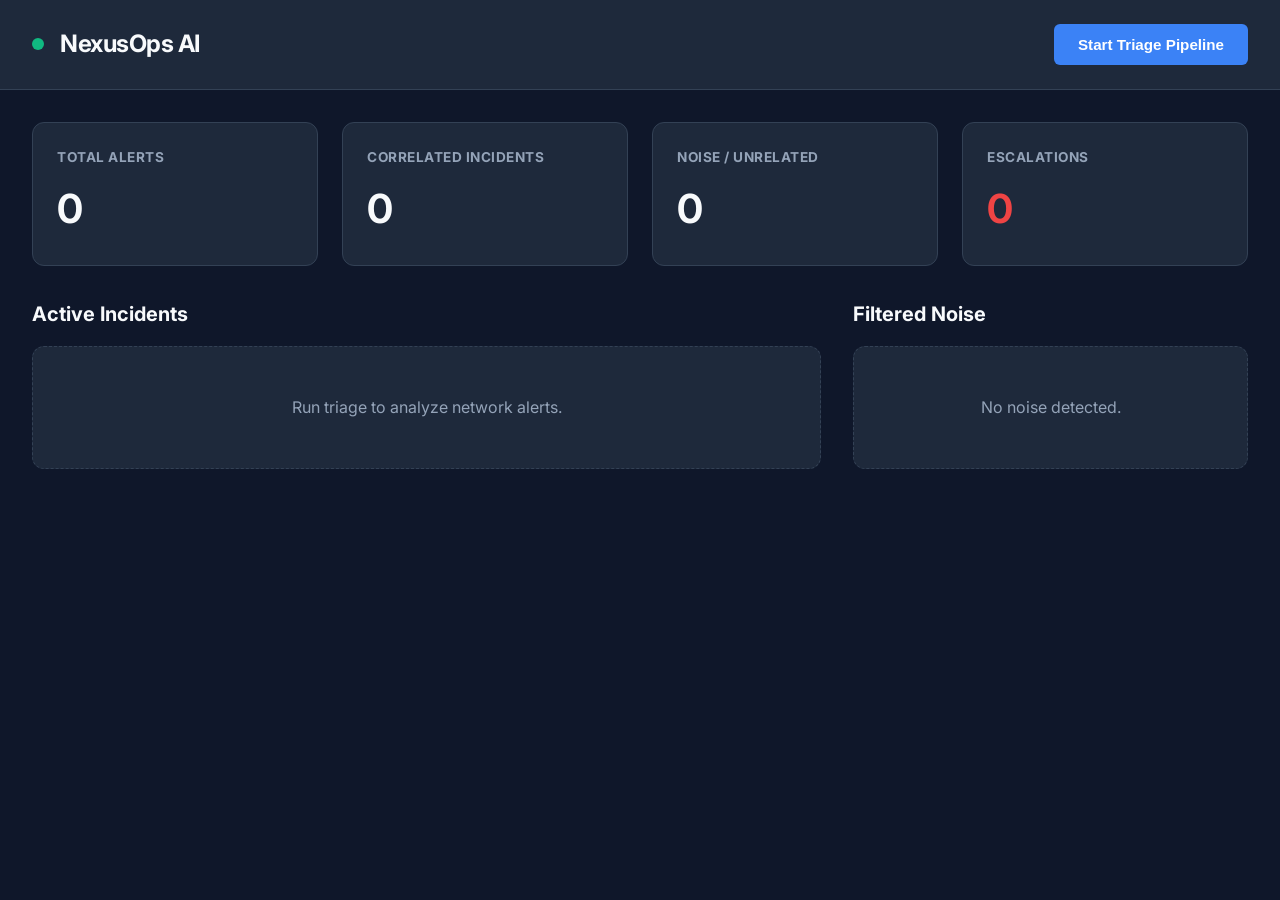
==== frontend/index.html @ be3a9290 "Initialize NexusOps AI architecture" ====
<!DOCTYPE html>
<html lang="en">
<head>
    <meta charset="UTF-8">
    <meta name="viewport" content="width=device-width, initial-scale=1.0">
    <title>NexusOps AI - Triage Assistant</title>
    <link href="https://fonts.googleapis.com/css2?family=Inter:wght@400;500;600;700&display=swap" rel="stylesheet">
    <link rel="stylesheet" href="styles.css">
</head>
<body>
    <header>
        <div class="logo">
            <span class="pulse"></span>
            <h1>NexusOps AI</h1>
        </div>
        <div class="actions">
            <button id="btn-analyze" class="btn primary">Start Triage Pipeline</button>
        </div>
    </header>

    <main>
        <!-- Status Dashboard -->
        <section class="dashboard">
            <div class="stat-card">
                <h3>Total Alerts</h3>
                <div class="value" id="stat-alerts">0</div>
            </div>
            <div class="stat-card">
                <h3>Correlated Incidents</h3>
                <div class="value" id="stat-incidents">0</div>
            </div>
            <div class="stat-card">
                <h3>Noise / Unrelated</h3>
                <div class="value" id="stat-noise">0</div>
            </div>
            <div class="stat-card critical">
                <h3>Escalations</h3>
                <div class="value" id="stat-escalations">0</div>
            </div>
        </section>

        <div class="split-view">
            <!-- Incidents Feed -->
            <section class="incidents-panel">
                <h2>Active Incidents</h2>
                <div id="incidents-container" class="feed-container">
                    <div class="empty-state">Run triage to analyze network alerts.</div>
                </div>
            </section>

            <!-- Noise Feed -->
            <section class="noise-panel">
                <h2>Filtered Noise</h2>
                <div id="noise-container" class="feed-container">
                    <div class="empty-state">No noise detected.</div>
                </div>
            </section>
        </div>
    </main>

    <!-- Modal for Incident Details -->
    <div id="incident-modal" class="modal hidden">
        <div class="modal-content">
            <div class="modal-header">
                <h2 id="modal-title">Incident Details</h2>
                <button class="close-btn">&times;</button>
            </div>
            <div class="modal-body">
                <div class="badge-row">
                    <span id="modal-priority" class="badge">P?</span>
                    <span id="modal-status" class="badge outline">OPEN</span>
                </div>
                
                <h3>Affected Devices</h3>
                <p id="modal-devices"></p>

                <h3>Correlated Alerts (<span id="modal-alert-count">0</span>)</h3>
                <ul id="modal-alerts-list" class="alert-list"></ul>

                <div class="ai-recommendation card">
                    <div class="card-header">
                        <h3>AI Recommendation</h3>
                        <span id="modal-confidence" class="confidence-badge">--%</span>
                    </div>
                    <p id="modal-action" class="action-text"></p>
                    
                    <div id="escalation-alert" class="escalation-alert hidden">
                        <strong>Escalation Required:</strong> <span id="escalation-reason"></span>
                    </div>

                    <h4>Evidence Citations</h4>
                    <ul id="modal-evidence" class="evidence-list"></ul>
                    
                    <p class="runbook-ref">Sourced from Runbook: <strong id="modal-runbook">None</strong></p>
                </div>
            </div>
        </div>
    </div>

    <script src="app.js"></script>
</body>
</html>
---- frontend/styles.css ----
:root {
    --bg-color: #0f172a;
    --panel-bg: #1e293b;
    --card-bg: #334155;
    --text-primary: #f8fafc;
    --text-secondary: #94a3b8;
    --accent: #3b82f6;
    --accent-hover: #2563eb;
    
    --priority-1: #ef4444; /* Critical */
    --priority-2: #f97316; /* High */
    --priority-3: #eab308; /* Medium */
    --priority-4: #3b82f6; /* Low */
    --info: #10b981;
}

* {
    box-sizing: border-box;
    margin: 0;
    padding: 0;
}

body {
    font-family: 'Inter', sans-serif;
    background-color: var(--bg-color);
    color: var(--text-primary);
    line-height: 1.6;
}

header {
    display: flex;
    justify-content: space-between;
    align-items: center;
    padding: 1.5rem 2rem;
    background-color: var(--panel-bg);
    border-bottom: 1px solid var(--card-bg);
}

.logo {
    display: flex;
    align-items: center;
    gap: 1rem;
}

.logo h1 {
    font-size: 1.5rem;
    font-weight: 700;
    letter-spacing: -0.5px;
}

.pulse {
    width: 12px;
    height: 12px;
    background-color: var(--info);
    border-radius: 50%;
    box-shadow: 0 0 0 rgba(16, 185, 129, 0.4);
    animation: pulse 2s infinite;
}

@keyframes pulse {
    0% { box-shadow: 0 0 0 0 rgba(16, 185, 129, 0.7); }
    70% { box-shadow: 0 0 0 10px rgba(16, 185, 129, 0); }
    100% { box-shadow: 0 0 0 0 rgba(16, 185, 129, 0); }
}

.btn {
    padding: 0.75rem 1.5rem;
    border: none;
    border-radius: 6px;
    font-size: 0.95rem;
    font-weight: 600;
    cursor: pointer;
    transition: all 0.2s ease;
}

.btn.primary {
    background-color: var(--accent);
    color: white;
}

.btn.primary:hover {
    background-color: var(--accent-hover);
    transform: translateY(-1px);
}

main {
    padding: 2rem;
    max-width: 1400px;
    margin: 0 auto;
}

.dashboard {
    display: grid;
    grid-template-columns: repeat(auto-fit, minmax(200px, 1fr));
    gap: 1.5rem;
    margin-bottom: 2rem;
}

.stat-card {
    background-color: var(--panel-bg);
    padding: 1.5rem;
    border-radius: 12px;
    border: 1px solid var(--card-bg);
    display: flex;
    flex-direction: column;
    gap: 0.5rem;
}

.stat-card h3 {
    font-size: 0.85rem;
    color: var(--text-secondary);
    text-transform: uppercase;
    letter-spacing: 0.5px;
}

.stat-card .value {
    font-size: 2.5rem;
    font-weight: 700;
}

.stat-card.critical .value {
    color: var(--priority-1);
}

.split-view {
    display: grid;
    grid-template-columns: 2fr 1fr;
    gap: 2rem;
}

h2 {
    font-size: 1.25rem;
    margin-bottom: 1rem;
    color: var(--text-primary);
}

.feed-container {
    display: flex;
    flex-direction: column;
    gap: 1rem;
}

.empty-state {
    padding: 3rem;
    text-align: center;
    background-color: var(--panel-bg);
    border-radius: 12px;
    color: var(--text-secondary);
    border: 1px dashed var(--card-bg);
}

/* Incident Cards */
.incident-card {
    background-color: var(--panel-bg);
    border-radius: 12px;
    padding: 1.5rem;
    border: 1px solid var(--card-bg);
    border-left: 4px solid var(--accent);
    cursor: pointer;
    transition: transform 0.2s ease, box-shadow 0.2s ease;
}

.incident-card:hover {
    transform: translateY(-2px);
    box-shadow: 0 10px 25px -5px rgba(0, 0, 0, 0.3);
}

.incident-card.P1 { border-left-color: var(--priority-1); }
.incident-card.P2 { border-left-color: var(--priority-2); }
.incident-card.P3 { border-left-color: var(--priority-3); }
.incident-card.P4 { border-left-color: var(--priority-4); }

.card-header-flex {
    display: flex;
    justify-content: space-between;
    align-items: flex-start;
    margin-bottom: 1rem;
}

.badge {
    padding: 0.25rem 0.75rem;
    border-radius: 9999px;
    font-size: 0.75rem;
    font-weight: 700;
    text-transform: uppercase;
}

.badge.outline {
    border: 1px solid var(--text-secondary);
    color: var(--text-secondary);
}

.badge.P1 { background-color: rgba(239, 68, 68, 0.2); color: var(--priority-1); }
.badge.P2 { background-color: rgba(249, 115, 22, 0.2); color: var(--priority-2); }
.badge.P3 { background-color: rgba(234, 179, 8, 0.2); color: var(--priority-3); }
.badge.P4 { background-color: rgba(59, 130, 246, 0.2); color: var(--priority-4); }

.escalated-badge {
    background-color: rgba(239, 68, 68, 0.2);
    color: var(--priority-1);
    padding: 0.25rem 0.5rem;
    border-radius: 4px;
    font-size: 0.75rem;
    font-weight: bold;
    margin-left: 0.5rem;
}

/* Noise Card */
.noise-card {
    background-color: var(--panel-bg);
    border-radius: 8px;
    padding: 1rem;
    border: 1px solid var(--card-bg);
    opacity: 0.8;
}

.noise-card:hover { opacity: 1; }

.timestamp {
    font-size: 0.8rem;
    color: var(--text-secondary);
}

/* Modal */
.modal {
    position: fixed;
    top: 0; left: 0; width: 100%; height: 100%;
    background-color: rgba(0, 0, 0, 0.75);
    display: flex;
    justify-content: center;
    align-items: center;
    z-index: 1000;
    backdrop-filter: blur(4px);
}

.modal.hidden { display: none; }

.modal-content {
    background-color: var(--panel-bg);
    width: 90%;
    max-width: 800px;
    max-height: 90vh;
    border-radius: 12px;
    overflow-y: auto;
    border: 1px solid var(--card-bg);
    box-shadow: 0 25px 50px -12px rgba(0, 0, 0, 0.5);
}

.modal-header {
    display: flex;
    justify-content: space-between;
    align-items: center;
    padding: 1.5rem 2rem;
    border-bottom: 1px solid var(--card-bg);
    position: sticky;
    top: 0;
    background-color: var(--panel-bg);
    z-index: 10;
}

.close-btn {
    background: none; border: none;
    color: var(--text-secondary);
    font-size: 1.5rem;
    cursor: pointer;
}

.close-btn:hover { color: white; }

.modal-body {
    padding: 2rem;
}

.badge-row {
    display: flex;
    gap: 1rem;
    margin-bottom: 1.5rem;
}

.modal-body h3 {
    margin-top: 1.5rem;
    margin-bottom: 0.5rem;
    font-size: 1rem;
    color: var(--text-secondary);
}

.alert-list {
    list-style: none;
    display: flex;
    flex-direction: column;
    gap: 0.5rem;
}

.alert-list li {
    background-color: var(--card-bg);
    padding: 0.75rem 1rem;
    border-radius: 6px;
    font-size: 0.9rem;
    font-family: monospace;
}

.ai-recommendation {
    margin-top: 2rem;
    background: linear-gradient(145deg, #1e293b, #0f172a);
    border: 1px solid var(--accent);
    padding: 1.5rem;
    border-radius: 12px;
}

.card-header {
    display: flex;
    justify-content: space-between;
    align-items: center;
    margin-bottom: 1rem;
}

.card-header h3 {
    margin: 0;
    color: var(--accent);
}

.confidence-badge {
    background-color: rgba(16, 185, 129, 0.2);
    color: var(--info);
    padding: 0.25rem 0.5rem;
    border-radius: 4px;
    font-size: 0.8rem;
    font-weight: bold;
}

.action-text {
    font-size: 1.1rem;
    font-weight: 500;
    margin-bottom: 1rem;
}

.escalation-alert {
    background-color: rgba(239, 68, 68, 0.1);
    border-left: 4px solid var(--priority-1);
    padding: 1rem;
    margin-bottom: 1rem;
    border-radius: 4px;
}

.evidence-list {
    list-style-position: inside;
    color: var(--text-secondary);
    margin-bottom: 1rem;
}

.evidence-list li { margin-bottom: 0.25rem; }

.runbook-ref {
    font-size: 0.85rem;
    color: var(--text-secondary);
    border-top: 1px solid var(--card-bg);
    padding-top: 1rem;
}
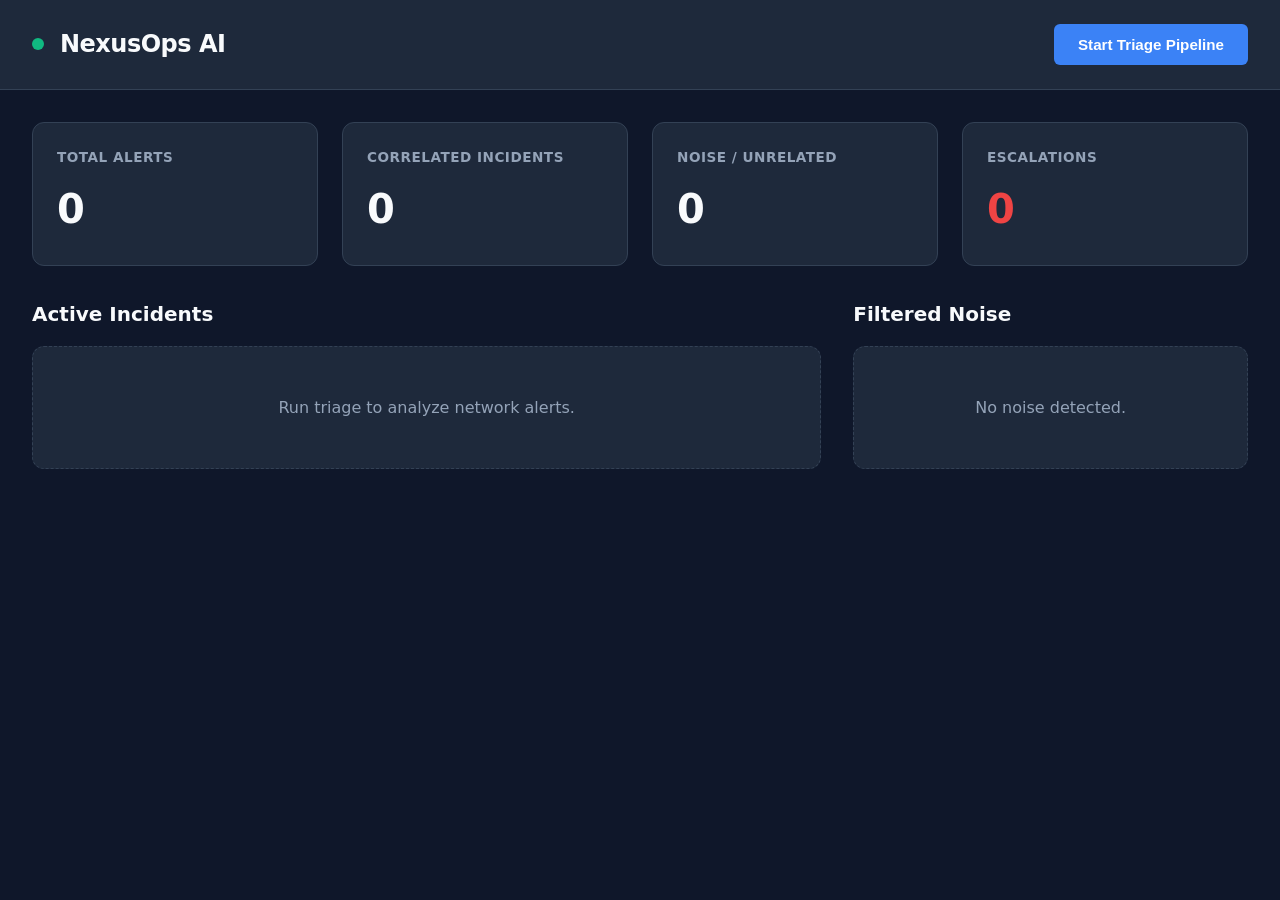
==== commit 68fd4b9f: "Finalize runtime configuration and clean repository" ====
--- a/frontend/index.html
+++ b/frontend/index.html
@@ -4,7 +4,6 @@
     <meta charset="UTF-8">
     <meta name="viewport" content="width=device-width, initial-scale=1.0">
     <title>NexusOps AI - Triage Assistant</title>
-    <link href="https://fonts.googleapis.com/css2?family=Inter:wght@400;500;600;700&display=swap" rel="stylesheet">
     <link rel="stylesheet" href="styles.css">
 </head>
 <body>
--- a/frontend/styles.css
+++ b/frontend/styles.css
@@ -21,7 +21,7 @@
 }
 
 body {
-    font-family: 'Inter', sans-serif;
+    font-family: 'Inter', 'Segoe UI', system-ui, -apple-system, BlinkMacSystemFont, 'Helvetica Neue', Arial, sans-serif;
     background-color: var(--bg-color);
     color: var(--text-primary);
     line-height: 1.6;
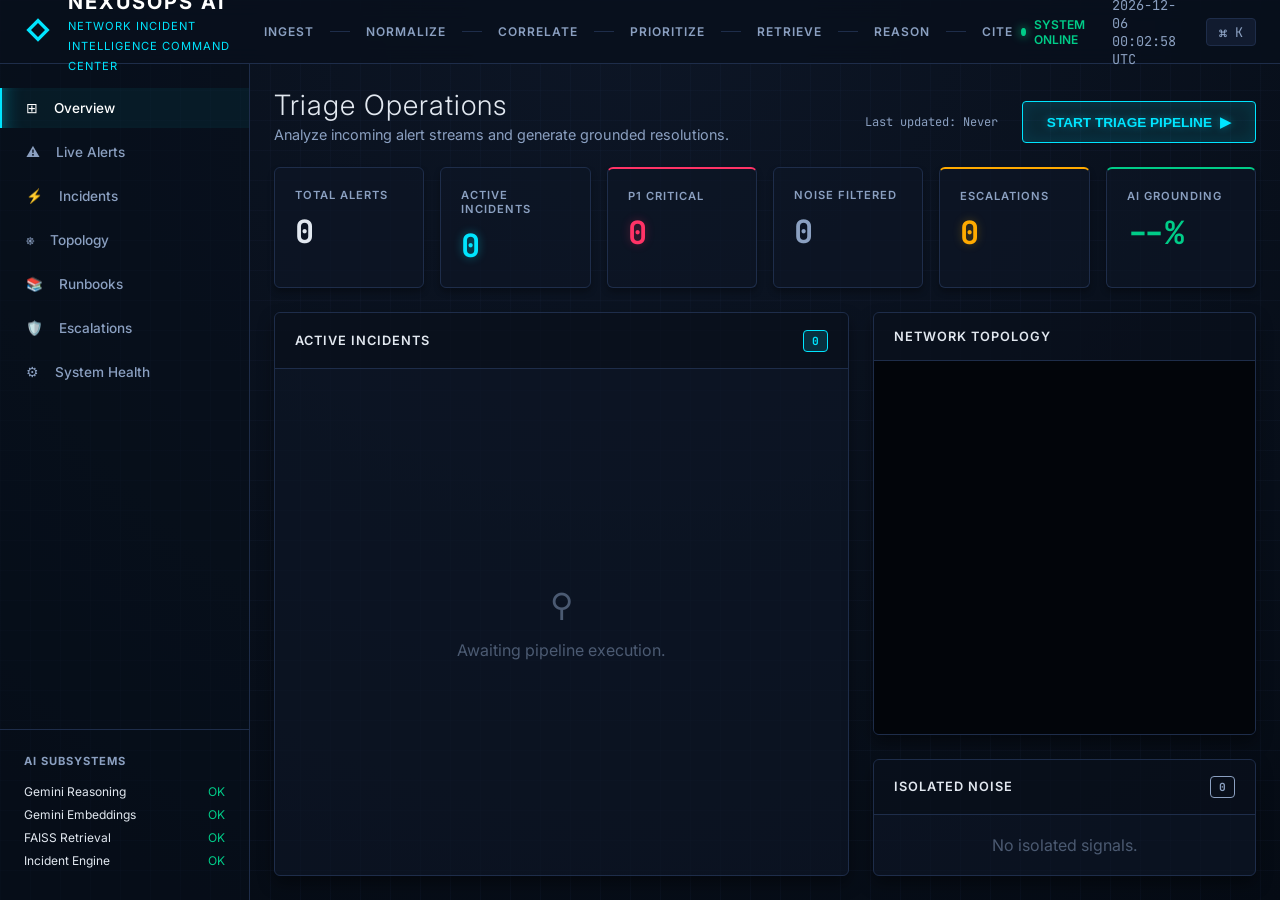
==== commit b0a19aeb: "Finalize NexusOps AI for NexusTiQ24 PS07" ====
--- a/frontend/index.html
+++ b/frontend/index.html
@@ -3,94 +3,269 @@
 <head>
     <meta charset="UTF-8">
     <meta name="viewport" content="width=device-width, initial-scale=1.0">
-    <title>NexusOps AI - Triage Assistant</title>
+    <title>NexusOps AI - Command Center</title>
     <link rel="stylesheet" href="styles.css">
+    <link href="https://fonts.googleapis.com/css2?family=Inter:wght@300;400;500;600;700&family=JetBrains+Mono:wght@400;700&display=swap" rel="stylesheet">
 </head>
 <body>
-    <header>
-        <div class="logo">
-            <span class="pulse"></span>
-            <h1>NexusOps AI</h1>
+    <div class="app-container">
+        <!-- TOP BAR -->
+        <header class="top-bar">
+            <div class="logo">
+                <div class="nexus-icon">
+                    <svg viewBox="0 0 24 24" width="28" height="28">
+                        <path d="M12 2L2 12l10 10 10-10L12 2zm0 4l6 6-6 6-6-6 6-6z" fill="var(--cyan-accent)"/>
+                    </svg>
+                </div>
+                <div class="logo-text">
+                    <h1>NEXUSOPS AI</h1>
+                    <span class="subtitle">Network Incident Intelligence Command Center</span>
+                </div>
+            </div>
+            
+            <div class="top-bar-center">
+                <div class="triage-pipeline" id="triage-pipeline">
+                    <div class="pipeline-step" data-step="ingest">INGEST</div>
+                    <div class="pipeline-divider"></div>
+                    <div class="pipeline-step" data-step="normalize">NORMALIZE</div>
+                    <div class="pipeline-divider"></div>
+                    <div class="pipeline-step" data-step="correlate">CORRELATE</div>
+                    <div class="pipeline-divider"></div>
+                    <div class="pipeline-step" data-step="prioritize">PRIORITIZE</div>
+                    <div class="pipeline-divider"></div>
+                    <div class="pipeline-step" data-step="retrieve">RETRIEVE</div>
+                    <div class="pipeline-divider"></div>
+                    <div class="pipeline-step" data-step="reason">REASON</div>
+                    <div class="pipeline-divider"></div>
+                    <div class="pipeline-step" data-step="cite">CITE</div>
+                </div>
+            </div>
+
+            <div class="top-bar-actions">
+                <div class="status-indicator">
+                    <span class="pulse status-ok"></span>
+                    <span class="status-text">SYSTEM ONLINE</span>
+                </div>
+                <div class="time-display" id="clock">00:00:00 UTC</div>
+                <button class="cmd-palette-btn" onclick="openCommandPalette()">
+                    <span class="cmd-icon">⌘</span> K
+                </button>
+            </div>
+        </header>
+
+        <div class="main-layout">
+            <!-- LEFT SIDEBAR -->
+            <aside class="sidebar">
+                <nav class="nav-menu">
+                    <a href="#" class="nav-item active"><span class="icon">⊞</span> Overview</a>
+                    <a href="#" class="nav-item"><span class="icon">⚠</span> Live Alerts</a>
+                    <a href="#" class="nav-item"><span class="icon">⚡</span> Incidents</a>
+                    <a href="#" class="nav-item"><span class="icon">⎈</span> Topology</a>
+                    <a href="#" class="nav-item"><span class="icon">📚</span> Runbooks</a>
+                    <a href="#" class="nav-item"><span class="icon">🛡️</span> Escalations</a>
+                    <a href="#" class="nav-item"><span class="icon">⚙</span> System Health</a>
+                </nav>
+                
+                <div class="ai-status-panel">
+                    <h3>AI SUBSYSTEMS</h3>
+                    <div class="subsystem-status">
+                        <span class="sub-label">Gemini Reasoning</span>
+                        <span class="sub-value ok">OK</span>
+                    </div>
+                    <div class="subsystem-status">
+                        <span class="sub-label">Gemini Embeddings</span>
+                        <span class="sub-value ok">OK</span>
+                    </div>
+                    <div class="subsystem-status">
+                        <span class="sub-label">FAISS Retrieval</span>
+                        <span class="sub-value ok">OK</span>
+                    </div>
+                    <div class="subsystem-status">
+                        <span class="sub-label">Incident Engine</span>
+                        <span class="sub-value ok">OK</span>
+                    </div>
+                </div>
+            </aside>
+
+            <!-- MAIN DASHBOARD -->
+            <main class="dashboard-content">
+                <div class="hero-section">
+                    <div class="hero-text">
+                        <h2>Triage Operations</h2>
+                        <p>Analyze incoming alert streams and generate grounded resolutions.</p>
+                    </div>
+                    <div class="hero-actions">
+                        <div class="last-refresh" id="last-refresh">Last updated: Never</div>
+                        <button id="btn-analyze" class="btn primary-glow">
+                            <span class="btn-text">START TRIAGE PIPELINE</span>
+                            <span class="btn-icon">▶</span>
+                        </button>
+                    </div>
+                </div>
+
+                <!-- KPI AREA -->
+                <div class="kpi-grid">
+                    <div class="kpi-card">
+                        <div class="kpi-title">TOTAL ALERTS</div>
+                        <div class="kpi-value" id="stat-alerts">0</div>
+                    </div>
+                    <div class="kpi-card">
+                        <div class="kpi-title">ACTIVE INCIDENTS</div>
+                        <div class="kpi-value highlight-cyan" id="stat-incidents">0</div>
+                    </div>
+                    <div class="kpi-card critical-border">
+                        <div class="kpi-title">P1 CRITICAL</div>
+                        <div class="kpi-value highlight-danger" id="stat-p1">0</div>
+                    </div>
+                    <div class="kpi-card">
+                        <div class="kpi-title">NOISE FILTERED</div>
+                        <div class="kpi-value text-muted" id="stat-noise">0</div>
+                    </div>
+                    <div class="kpi-card warning-border">
+                        <div class="kpi-title">ESCALATIONS</div>
+                        <div class="kpi-value highlight-warning" id="stat-escalations">0</div>
+                    </div>
+                    <div class="kpi-card success-border">
+                        <div class="kpi-title">AI GROUNDING</div>
+                        <div class="kpi-value highlight-success" id="stat-grounding">--%</div>
+                    </div>
+                </div>
+
+                <div class="content-grid">
+                    <!-- INCIDENTS -->
+                    <div class="panel incidents-panel">
+                        <div class="panel-header">
+                            <h3>ACTIVE INCIDENTS</h3>
+                            <div class="panel-actions">
+                                <span class="badge count-badge" id="incident-count-badge">0</span>
+                            </div>
+                        </div>
+                        <div class="panel-body scrollable" id="incidents-container">
+                            <div class="empty-state">
+                                <div class="empty-icon">⚲</div>
+                                <p>Awaiting pipeline execution.</p>
+                            </div>
+                        </div>
+                    </div>
+                    
+                    <div class="right-column-grid">
+                        <!-- TOPOLOGY -->
+                        <div class="panel topology-panel">
+                            <div class="panel-header">
+                                <h3>NETWORK TOPOLOGY</h3>
+                            </div>
+                            <div class="panel-body topology-container" id="topology-container">
+                                <canvas id="network-canvas"></canvas>
+                            </div>
+                        </div>
+
+                        <!-- ALERT STREAM / NOISE -->
+                        <div class="panel noise-panel">
+                            <div class="panel-header">
+                                <h3>ISOLATED NOISE</h3>
+                                <span class="badge outline-muted" id="noise-count-badge">0</span>
+                            </div>
+                            <div class="panel-body scrollable" id="noise-container">
+                                <div class="empty-state">
+                                    <p>No isolated signals.</p>
+                                </div>
+                            </div>
+                        </div>
+                    </div>
+                </div>
+            </main>
         </div>
-        <div class="actions">
-            <button id="btn-analyze" class="btn primary">Start Triage Pipeline</button>
+    </div>
+
+    <!-- COMMAND PALETTE MODAL -->
+    <div id="cmd-palette-modal" class="modal hidden">
+        <div class="cmd-palette-content">
+            <input type="text" id="cmd-input" placeholder="Search incidents, alerts, commands..." autocomplete="off">
+            <div class="cmd-results" id="cmd-results">
+                <div class="cmd-item"><span>Search incidents...</span></div>
+                <div class="cmd-item"><span>Go to Topology</span></div>
+                <div class="cmd-item"><span>Run Pipeline</span></div>
+            </div>
         </div>
-    </header>
-
-    <main>
-        <!-- Status Dashboard -->
-        <section class="dashboard">
-            <div class="stat-card">
-                <h3>Total Alerts</h3>
-                <div class="value" id="stat-alerts">0</div>
-            </div>
-            <div class="stat-card">
-                <h3>Correlated Incidents</h3>
-                <div class="value" id="stat-incidents">0</div>
-            </div>
-            <div class="stat-card">
-                <h3>Noise / Unrelated</h3>
-                <div class="value" id="stat-noise">0</div>
-            </div>
-            <div class="stat-card critical">
-                <h3>Escalations</h3>
-                <div class="value" id="stat-escalations">0</div>
-            </div>
-        </section>
-
-        <div class="split-view">
-            <!-- Incidents Feed -->
-            <section class="incidents-panel">
-                <h2>Active Incidents</h2>
-                <div id="incidents-container" class="feed-container">
-                    <div class="empty-state">Run triage to analyze network alerts.</div>
-                </div>
-            </section>
-
-            <!-- Noise Feed -->
-            <section class="noise-panel">
-                <h2>Filtered Noise</h2>
-                <div id="noise-container" class="feed-container">
-                    <div class="empty-state">No noise detected.</div>
-                </div>
-            </section>
-        </div>
-    </main>
-
-    <!-- Modal for Incident Details -->
+    </div>
+
+    <!-- INCIDENT DETAIL MODAL -->
     <div id="incident-modal" class="modal hidden">
-        <div class="modal-content">
+        <div class="modal-content glass-panel">
             <div class="modal-header">
-                <h2 id="modal-title">Incident Details</h2>
-                <button class="close-btn">&times;</button>
-            </div>
+                <div class="modal-title-group">
+                    <h2 id="modal-title">INC-0000</h2>
+                    <span id="modal-priority" class="badge">P?</span>
+                    <span id="modal-status" class="badge status-open">OPEN</span>
+                </div>
+                <button class="icon-btn close-btn">&times;</button>
+            </div>
+            
             <div class="modal-body">
-                <div class="badge-row">
-                    <span id="modal-priority" class="badge">P?</span>
-                    <span id="modal-status" class="badge outline">OPEN</span>
-                </div>
-                
-                <h3>Affected Devices</h3>
-                <p id="modal-devices"></p>
-
-                <h3>Correlated Alerts (<span id="modal-alert-count">0</span>)</h3>
-                <ul id="modal-alerts-list" class="alert-list"></ul>
-
-                <div class="ai-recommendation card">
-                    <div class="card-header">
-                        <h3>AI Recommendation</h3>
-                        <span id="modal-confidence" class="confidence-badge">--%</span>
-                    </div>
-                    <p id="modal-action" class="action-text"></p>
+                <div class="incident-layout">
+                    <div class="incident-main-col">
+                        
+                        <div class="section-block">
+                            <h3>AFFECTED ASSETS</h3>
+                            <div class="asset-tags" id="modal-devices"></div>
+                        </div>
+
+                        <div class="section-block ai-assessment-block">
+                            <div class="assessment-header">
+                                <h3>AI ASSESSMENT</h3>
+                                <span id="modal-confidence" class="confidence-indicator">--% Confidence</span>
+                            </div>
+                            
+                            <div id="escalation-alert" class="escalation-banner hidden">
+                                <div class="esc-icon">⚠</div>
+                                <div class="esc-content">
+                                    <strong>ESCALATION REQUIRED</strong>
+                                    <p id="escalation-reason"></p>
+                                </div>
+                                <button class="btn utility" onclick="copyHandoff()">Copy Handoff Summary</button>
+                            </div>
+
+                            <div class="recommendation-box">
+                                <p id="modal-action" class="action-text"></p>
+                            </div>
+                            
+                            <div class="reasoning-summary">
+                                <h4>Reasoning Trace</h4>
+                                <ul class="trace-list">
+                                    <li><span class="trace-check">✓</span> Signal relationship verified</li>
+                                    <li><span class="trace-check" id="trace-runbook-status">✓</span> Runbook matched</li>
+                                    <li><span class="trace-check">✓</span> Evidence mapped</li>
+                                </ul>
+                            </div>
+                        </div>
+                        
+                        <div class="section-block">
+                            <h3>EVIDENCE CITATIONS</h3>
+                            <div class="evidence-box">
+                                <div class="runbook-ref">
+                                    <span class="ref-icon">📚</span> Source: <strong id="modal-runbook">None</strong>
+                                </div>
+                                <ul id="modal-evidence" class="evidence-list"></ul>
+                            </div>
+                        </div>
+
+                    </div>
                     
-                    <div id="escalation-alert" class="escalation-alert hidden">
-                        <strong>Escalation Required:</strong> <span id="escalation-reason"></span>
-                    </div>
-
-                    <h4>Evidence Citations</h4>
-                    <ul id="modal-evidence" class="evidence-list"></ul>
-                    
-                    <p class="runbook-ref">Sourced from Runbook: <strong id="modal-runbook">None</strong></p>
+                    <div class="incident-side-col">
+                        <div class="section-block">
+                            <h3>INCIDENT TIMELINE</h3>
+                            <div class="timeline" id="modal-timeline">
+                                <!-- Timeline items injected here -->
+                            </div>
+                        </div>
+                        
+                        <div class="section-block">
+                            <h3>ROOT SIGNALS (<span id="modal-alert-count">0</span>)</h3>
+                            <div class="root-signals-list scrollable" id="modal-alerts-list">
+                                <!-- Alert items injected here -->
+                            </div>
+                        </div>
+                    </div>
                 </div>
             </div>
         </div>
--- a/frontend/styles.css
+++ b/frontend/styles.css
@@ -1,358 +1,271 @@
 :root {
-    --bg-color: #0f172a;
-    --panel-bg: #1e293b;
-    --card-bg: #334155;
-    --text-primary: #f8fafc;
-    --text-secondary: #94a3b8;
-    --accent: #3b82f6;
-    --accent-hover: #2563eb;
-    
-    --priority-1: #ef4444; /* Critical */
-    --priority-2: #f97316; /* High */
-    --priority-3: #eab308; /* Medium */
-    --priority-4: #3b82f6; /* Low */
-    --info: #10b981;
-}
-
-* {
-    box-sizing: border-box;
-    margin: 0;
-    padding: 0;
-}
-
+    --bg-base: #050b14;
+    --panel-bg: rgba(13, 22, 38, 0.7);
+    --panel-border: #1e2d4a;
+    --card-bg: rgba(20, 32, 53, 0.8);
+    --glass-bg: rgba(13, 22, 38, 0.85);
+    
+    --text-primary: #e2e8f0;
+    --text-muted: #8ba0c1;
+    
+    --cyan-accent: #00e5ff;
+    --cyan-glow: rgba(0, 229, 255, 0.4);
+    --violet-accent: #8a2be2;
+    
+    --danger: #ff3366;
+    --danger-glow: rgba(255, 51, 102, 0.3);
+    --warning: #ffaa00;
+    --warning-glow: rgba(255, 170, 0, 0.3);
+    --success: #00cc88;
+    
+    --font-main: 'Inter', sans-serif;
+    --font-mono: 'JetBrains Mono', monospace;
+}
+
+* { box-sizing: border-box; margin: 0; padding: 0; }
 body {
-    font-family: 'Inter', 'Segoe UI', system-ui, -apple-system, BlinkMacSystemFont, 'Helvetica Neue', Arial, sans-serif;
-    background-color: var(--bg-color);
+    font-family: var(--font-main);
+    background-color: var(--bg-base);
     color: var(--text-primary);
-    line-height: 1.6;
-}
-
-header {
+    overflow: hidden;
+    height: 100vh;
+    display: flex;
+    flex-direction: column;
+}
+
+/* Background gradient & grid for NOC feel */
+body::before {
+    content: '';
+    position: fixed;
+    top: 0; left: 0; right: 0; bottom: 0;
+    background: radial-gradient(circle at 50% 0%, rgba(13, 22, 38, 1) 0%, rgba(5, 11, 20, 1) 100%);
+    z-index: -2;
+}
+body::after {
+    content: '';
+    position: fixed;
+    top: 0; left: 0; right: 0; bottom: 0;
+    background-image: linear-gradient(rgba(30, 45, 74, 0.15) 1px, transparent 1px),
+                      linear-gradient(90deg, rgba(30, 45, 74, 0.15) 1px, transparent 1px);
+    background-size: 30px 30px;
+    z-index: -1;
+    pointer-events: none;
+}
+
+.app-container {
+    display: flex;
+    flex-direction: column;
+    height: 100vh;
+}
+
+/* TOP BAR */
+.top-bar {
     display: flex;
     justify-content: space-between;
     align-items: center;
-    padding: 1.5rem 2rem;
-    background-color: var(--panel-bg);
-    border-bottom: 1px solid var(--card-bg);
-}
-
-.logo {
+    padding: 0 1.5rem;
+    height: 64px;
+    background: rgba(8, 15, 28, 0.8);
+    border-bottom: 1px solid var(--panel-border);
+    backdrop-filter: blur(10px);
+}
+.logo { display: flex; align-items: center; gap: 1rem; }
+.logo-text h1 { font-size: 1.25rem; font-weight: 700; letter-spacing: 2px; color: #fff; margin: 0; }
+.logo-text .subtitle { font-size: 0.7rem; color: var(--cyan-accent); text-transform: uppercase; letter-spacing: 1px; }
+
+/* PIPELINE */
+.triage-pipeline {
     display: flex;
     align-items: center;
-    gap: 1rem;
-}
-
-.logo h1 {
-    font-size: 1.5rem;
-    font-weight: 700;
-    letter-spacing: -0.5px;
-}
-
-.pulse {
-    width: 12px;
-    height: 12px;
-    background-color: var(--info);
-    border-radius: 50%;
-    box-shadow: 0 0 0 rgba(16, 185, 129, 0.4);
-    animation: pulse 2s infinite;
-}
-
-@keyframes pulse {
-    0% { box-shadow: 0 0 0 0 rgba(16, 185, 129, 0.7); }
-    70% { box-shadow: 0 0 0 10px rgba(16, 185, 129, 0); }
-    100% { box-shadow: 0 0 0 0 rgba(16, 185, 129, 0); }
-}
-
-.btn {
-    padding: 0.75rem 1.5rem;
-    border: none;
-    border-radius: 6px;
-    font-size: 0.95rem;
+    gap: 0.5rem;
+    font-size: 0.75rem;
     font-weight: 600;
-    cursor: pointer;
-    transition: all 0.2s ease;
-}
-
-.btn.primary {
-    background-color: var(--accent);
-    color: white;
-}
-
-.btn.primary:hover {
-    background-color: var(--accent-hover);
-    transform: translateY(-1px);
-}
-
-main {
-    padding: 2rem;
-    max-width: 1400px;
-    margin: 0 auto;
-}
-
-.dashboard {
-    display: grid;
-    grid-template-columns: repeat(auto-fit, minmax(200px, 1fr));
-    gap: 1.5rem;
-    margin-bottom: 2rem;
-}
-
-.stat-card {
-    background-color: var(--panel-bg);
-    padding: 1.5rem;
-    border-radius: 12px;
-    border: 1px solid var(--card-bg);
-    display: flex;
-    flex-direction: column;
-    gap: 0.5rem;
-}
-
-.stat-card h3 {
-    font-size: 0.85rem;
-    color: var(--text-secondary);
-    text-transform: uppercase;
-    letter-spacing: 0.5px;
-}
-
-.stat-card .value {
-    font-size: 2.5rem;
-    font-weight: 700;
-}
-
-.stat-card.critical .value {
-    color: var(--priority-1);
-}
-
-.split-view {
-    display: grid;
-    grid-template-columns: 2fr 1fr;
-    gap: 2rem;
-}
-
-h2 {
-    font-size: 1.25rem;
-    margin-bottom: 1rem;
-    color: var(--text-primary);
-}
-
-.feed-container {
-    display: flex;
-    flex-direction: column;
-    gap: 1rem;
-}
-
-.empty-state {
-    padding: 3rem;
-    text-align: center;
-    background-color: var(--panel-bg);
-    border-radius: 12px;
-    color: var(--text-secondary);
-    border: 1px dashed var(--card-bg);
-}
-
-/* Incident Cards */
-.incident-card {
-    background-color: var(--panel-bg);
-    border-radius: 12px;
-    padding: 1.5rem;
-    border: 1px solid var(--card-bg);
-    border-left: 4px solid var(--accent);
-    cursor: pointer;
-    transition: transform 0.2s ease, box-shadow 0.2s ease;
-}
-
-.incident-card:hover {
-    transform: translateY(-2px);
-    box-shadow: 0 10px 25px -5px rgba(0, 0, 0, 0.3);
-}
-
-.incident-card.P1 { border-left-color: var(--priority-1); }
-.incident-card.P2 { border-left-color: var(--priority-2); }
-.incident-card.P3 { border-left-color: var(--priority-3); }
-.incident-card.P4 { border-left-color: var(--priority-4); }
-
-.card-header-flex {
-    display: flex;
-    justify-content: space-between;
-    align-items: flex-start;
-    margin-bottom: 1rem;
-}
-
-.badge {
-    padding: 0.25rem 0.75rem;
-    border-radius: 9999px;
-    font-size: 0.75rem;
-    font-weight: 700;
-    text-transform: uppercase;
-}
-
-.badge.outline {
-    border: 1px solid var(--text-secondary);
-    color: var(--text-secondary);
-}
-
-.badge.P1 { background-color: rgba(239, 68, 68, 0.2); color: var(--priority-1); }
-.badge.P2 { background-color: rgba(249, 115, 22, 0.2); color: var(--priority-2); }
-.badge.P3 { background-color: rgba(234, 179, 8, 0.2); color: var(--priority-3); }
-.badge.P4 { background-color: rgba(59, 130, 246, 0.2); color: var(--priority-4); }
-
-.escalated-badge {
-    background-color: rgba(239, 68, 68, 0.2);
-    color: var(--priority-1);
+    letter-spacing: 1px;
+    color: var(--text-muted);
+}
+.pipeline-step {
     padding: 0.25rem 0.5rem;
     border-radius: 4px;
-    font-size: 0.75rem;
-    font-weight: bold;
-    margin-left: 0.5rem;
-}
-
-/* Noise Card */
-.noise-card {
-    background-color: var(--panel-bg);
-    border-radius: 8px;
-    padding: 1rem;
-    border: 1px solid var(--card-bg);
-    opacity: 0.8;
-}
-
-.noise-card:hover { opacity: 1; }
-
-.timestamp {
-    font-size: 0.8rem;
-    color: var(--text-secondary);
-}
-
-/* Modal */
-.modal {
-    position: fixed;
-    top: 0; left: 0; width: 100%; height: 100%;
-    background-color: rgba(0, 0, 0, 0.75);
-    display: flex;
-    justify-content: center;
-    align-items: center;
-    z-index: 1000;
-    backdrop-filter: blur(4px);
-}
-
-.modal.hidden { display: none; }
-
-.modal-content {
-    background-color: var(--panel-bg);
-    width: 90%;
-    max-width: 800px;
-    max-height: 90vh;
-    border-radius: 12px;
-    overflow-y: auto;
-    border: 1px solid var(--card-bg);
-    box-shadow: 0 25px 50px -12px rgba(0, 0, 0, 0.5);
-}
-
-.modal-header {
-    display: flex;
-    justify-content: space-between;
-    align-items: center;
-    padding: 1.5rem 2rem;
-    border-bottom: 1px solid var(--card-bg);
-    position: sticky;
-    top: 0;
-    background-color: var(--panel-bg);
-    z-index: 10;
-}
-
-.close-btn {
-    background: none; border: none;
-    color: var(--text-secondary);
-    font-size: 1.5rem;
-    cursor: pointer;
-}
-
-.close-btn:hover { color: white; }
-
-.modal-body {
-    padding: 2rem;
-}
-
-.badge-row {
-    display: flex;
-    gap: 1rem;
-    margin-bottom: 1.5rem;
-}
-
-.modal-body h3 {
-    margin-top: 1.5rem;
-    margin-bottom: 0.5rem;
-    font-size: 1rem;
-    color: var(--text-secondary);
-}
-
-.alert-list {
-    list-style: none;
-    display: flex;
-    flex-direction: column;
-    gap: 0.5rem;
-}
-
-.alert-list li {
-    background-color: var(--card-bg);
-    padding: 0.75rem 1rem;
-    border-radius: 6px;
-    font-size: 0.9rem;
-    font-family: monospace;
-}
-
-.ai-recommendation {
-    margin-top: 2rem;
-    background: linear-gradient(145deg, #1e293b, #0f172a);
-    border: 1px solid var(--accent);
-    padding: 1.5rem;
-    border-radius: 12px;
-}
-
-.card-header {
-    display: flex;
-    justify-content: space-between;
-    align-items: center;
-    margin-bottom: 1rem;
-}
-
-.card-header h3 {
-    margin: 0;
-    color: var(--accent);
-}
-
-.confidence-badge {
-    background-color: rgba(16, 185, 129, 0.2);
-    color: var(--info);
-    padding: 0.25rem 0.5rem;
-    border-radius: 4px;
-    font-size: 0.8rem;
-    font-weight: bold;
-}
-
-.action-text {
-    font-size: 1.1rem;
-    font-weight: 500;
-    margin-bottom: 1rem;
-}
-
-.escalation-alert {
-    background-color: rgba(239, 68, 68, 0.1);
-    border-left: 4px solid var(--priority-1);
-    padding: 1rem;
-    margin-bottom: 1rem;
-    border-radius: 4px;
-}
-
-.evidence-list {
-    list-style-position: inside;
-    color: var(--text-secondary);
-    margin-bottom: 1rem;
-}
-
-.evidence-list li { margin-bottom: 0.25rem; }
-
-.runbook-ref {
-    font-size: 0.85rem;
-    color: var(--text-secondary);
-    border-top: 1px solid var(--card-bg);
-    padding-top: 1rem;
-}
+    transition: all 0.3s ease;
+}
+.pipeline-step.active {
+    color: var(--cyan-accent);
+    text-shadow: 0 0 8px var(--cyan-glow);
+    background: rgba(0, 229, 255, 0.1);
+}
+.pipeline-step.done {
+    color: var(--success);
+}
+.pipeline-divider {
+    width: 20px; height: 1px;
+    background: var(--panel-border);
+}
+
+.top-bar-actions { display: flex; align-items: center; gap: 1.5rem; }
+.status-indicator { display: flex; align-items: center; gap: 0.5rem; font-size: 0.75rem; font-weight: 600; color: var(--success); }
+.pulse { width: 8px; height: 8px; border-radius: 50%; background: var(--success); box-shadow: 0 0 10px var(--success); animation: pulse 2s infinite; }
+@keyframes pulse { 0% { opacity: 1; } 50% { opacity: 0.4; } 100% { opacity: 1; } }
+.time-display { font-family: var(--font-mono); font-size: 0.85rem; color: var(--text-muted); }
+.cmd-palette-btn { background: var(--card-bg); border: 1px solid var(--panel-border); color: var(--text-muted); padding: 0.25rem 0.75rem; border-radius: 4px; font-family: var(--font-mono); cursor: pointer; display: flex; align-items: center; gap: 0.5rem; transition: all 0.2s ease; }
+.cmd-palette-btn:hover { border-color: var(--cyan-accent); color: var(--cyan-accent); }
+
+/* MAIN LAYOUT */
+.main-layout { display: flex; flex: 1; overflow: hidden; }
+
+/* SIDEBAR */
+.sidebar { width: 250px; background: rgba(8, 15, 28, 0.6); border-right: 1px solid var(--panel-border); display: flex; flex-direction: column; }
+.nav-menu { padding: 1.5rem 0; display: flex; flex-direction: column; gap: 0.25rem; }
+.nav-item { padding: 0.75rem 1.5rem; display: flex; align-items: center; gap: 1rem; color: var(--text-muted); text-decoration: none; font-size: 0.85rem; font-weight: 500; transition: all 0.2s ease; border-left: 2px solid transparent; }
+.nav-item:hover, .nav-item.active { background: rgba(0, 229, 255, 0.05); color: #fff; border-left-color: var(--cyan-accent); }
+.nav-item.active { box-shadow: inset 20px 0 20px -20px var(--cyan-glow); }
+
+.ai-status-panel { margin-top: auto; padding: 1.5rem; border-top: 1px solid var(--panel-border); }
+.ai-status-panel h3 { font-size: 0.7rem; color: var(--text-muted); margin-bottom: 1rem; letter-spacing: 1px; }
+.subsystem-status { display: flex; justify-content: space-between; font-size: 0.75rem; margin-bottom: 0.5rem; }
+.sub-value.ok { color: var(--success); }
+.sub-value.err { color: var(--danger); }
+
+/* DASHBOARD CONTENT */
+.dashboard-content { flex: 1; padding: 1.5rem; display: flex; flex-direction: column; gap: 1.5rem; overflow-y: auto; }
+
+/* HERO */
+.hero-section { display: flex; justify-content: space-between; align-items: flex-end; }
+.hero-text h2 { font-size: 1.75rem; font-weight: 300; letter-spacing: 1px; margin-bottom: 0.25rem; }
+.hero-text p { color: var(--text-muted); font-size: 0.9rem; }
+.hero-actions { display: flex; align-items: center; gap: 1.5rem; }
+.last-refresh { font-size: 0.75rem; color: var(--text-muted); font-family: var(--font-mono); }
+
+.btn { padding: 0.75rem 1.5rem; border: none; border-radius: 4px; font-weight: 600; font-size: 0.85rem; cursor: pointer; transition: all 0.2s ease; display: inline-flex; align-items: center; gap: 0.5rem; }
+.primary-glow { background: rgba(0, 229, 255, 0.1); border: 1px solid var(--cyan-accent); color: var(--cyan-accent); text-shadow: 0 0 8px var(--cyan-glow); box-shadow: 0 0 15px inset rgba(0,229,255,0.1); }
+.primary-glow:hover { background: var(--cyan-accent); color: #000; box-shadow: 0 0 20px var(--cyan-glow); text-shadow: none; }
+.primary-glow:disabled { opacity: 0.5; cursor: not-allowed; pointer-events: none; }
+
+.utility { background: var(--card-bg); border: 1px solid var(--panel-border); color: var(--text-primary); transition: all 0.2s ease; }
+.utility:hover { background: rgba(255,255,255,0.1); }
+
+/* KPI GRID */
+.kpi-grid { display: grid; grid-template-columns: repeat(6, 1fr); gap: 1rem; }
+.kpi-card { background: var(--panel-bg); border: 1px solid var(--panel-border); padding: 1.25rem; border-radius: 6px; display: flex; flex-direction: column; gap: 0.5rem; box-shadow: 0 4px 6px rgba(0,0,0,0.3); }
+.kpi-title { font-size: 0.7rem; color: var(--text-muted); letter-spacing: 1px; font-weight: 600; }
+.kpi-value { font-size: 2rem; font-weight: 700; font-family: var(--font-mono); transition: all 0.5s ease;}
+
+.highlight-cyan { color: var(--cyan-accent); text-shadow: 0 0 10px var(--cyan-glow); }
+.highlight-danger { color: var(--danger); text-shadow: 0 0 10px var(--danger-glow); }
+.highlight-warning { color: var(--warning); text-shadow: 0 0 10px var(--warning-glow); }
+.highlight-success { color: var(--success); }
+.text-muted { color: var(--text-muted); }
+
+.critical-border { border-top: 2px solid var(--danger); }
+.warning-border { border-top: 2px solid var(--warning); }
+.success-border { border-top: 2px solid var(--success); }
+
+/* CONTENT GRID */
+.content-grid { display: grid; grid-template-columns: 3fr 2fr; gap: 1.5rem; flex: 1; min-height: 500px; }
+.right-column-grid { display: flex; flex-direction: column; gap: 1.5rem; flex: 1; }
+
+.panel { background: var(--panel-bg); border: 1px solid var(--panel-border); border-radius: 6px; display: flex; flex-direction: column; overflow: hidden; box-shadow: 0 8px 16px rgba(0,0,0,0.4); }
+.panel-header { padding: 1rem 1.25rem; border-bottom: 1px solid var(--panel-border); background: rgba(0,0,0,0.2); display: flex; justify-content: space-between; align-items: center; }
+.panel-header h3 { font-size: 0.8rem; font-weight: 600; letter-spacing: 1px; color: var(--text-primary); margin: 0; }
+.panel-body { padding: 1.25rem; flex: 1; position: relative; }
+.scrollable { overflow-y: auto; }
+.scrollable::-webkit-scrollbar { width: 6px; }
+.scrollable::-webkit-scrollbar-track { background: transparent; }
+.scrollable::-webkit-scrollbar-thumb { background: var(--panel-border); border-radius: 3px; }
+
+/* BADGES */
+.badge { padding: 0.2rem 0.5rem; border-radius: 4px; font-size: 0.7rem; font-weight: 700; font-family: var(--font-mono); display: inline-block; }
+.count-badge { background: rgba(0, 229, 255, 0.15); color: var(--cyan-accent); border: 1px solid var(--cyan-accent); }
+.outline-muted { border: 1px solid var(--text-muted); color: var(--text-muted); }
+.status-open { background: rgba(255, 170, 0, 0.15); color: var(--warning); border: 1px solid var(--warning); }
+.P1 { background: rgba(255, 51, 102, 0.15); color: var(--danger); border: 1px solid var(--danger); }
+.P2 { background: rgba(255, 170, 0, 0.15); color: var(--warning); border: 1px solid var(--warning); }
+.P3 { background: rgba(0, 229, 255, 0.15); color: var(--cyan-accent); border: 1px solid var(--cyan-accent); }
+.P4 { background: rgba(139, 160, 193, 0.15); color: var(--text-muted); border: 1px solid var(--text-muted); }
+
+/* FEED ITEMS */
+.empty-state { height: 100%; display: flex; flex-direction: column; align-items: center; justify-content: center; color: var(--text-muted); gap: 1rem; opacity: 0.5; }
+.empty-icon { font-size: 2rem; }
+
+.incident-card { background: var(--card-bg); border: 1px solid var(--panel-border); border-left: 3px solid var(--cyan-accent); border-radius: 4px; padding: 1rem; margin-bottom: 1rem; cursor: pointer; transition: all 0.2s ease; position: relative; overflow: hidden; }
+.incident-card:hover { transform: translateX(4px); border-color: var(--cyan-accent); box-shadow: 0 4px 12px rgba(0,0,0,0.5); }
+.incident-card.P1 { border-left-color: var(--danger); }
+.incident-card.P1:hover { border-color: var(--danger); box-shadow: 0 4px 12px var(--danger-glow); }
+.incident-card.P2 { border-left-color: var(--warning); }
+.incident-card.P2:hover { border-color: var(--warning); box-shadow: 0 4px 12px var(--warning-glow); }
+
+.card-header-flex { display: flex; justify-content: space-between; margin-bottom: 0.5rem; font-family: var(--font-mono); font-size: 0.8rem; }
+.incident-card h4 { font-size: 1.1rem; margin-bottom: 0.5rem; font-weight: 500; }
+.incident-card p { font-size: 0.85rem; color: var(--text-muted); margin-bottom: 0.75rem; }
+
+.noise-card { background: transparent; border-bottom: 1px solid var(--panel-border); padding: 0.75rem 0; font-size: 0.85rem; }
+.noise-card:last-child { border-bottom: none; }
+.noise-header { display: flex; justify-content: space-between; margin-bottom: 0.25rem; font-family: var(--font-mono); font-size: 0.75rem; color: var(--text-muted); }
+.noise-msg { color: var(--text-primary); }
+
+/* TOPOLOGY */
+.topology-panel { flex: 1; display: flex; flex-direction: column; min-height: 250px;}
+.topology-container { padding: 0; background: #02050a; position: relative; overflow: hidden; flex: 1; }
+#network-canvas { width: 100%; height: 100%; display: block; }
+
+/* MODALS */
+.modal { position: fixed; top: 0; left: 0; right: 0; bottom: 0; background: rgba(0, 0, 0, 0.8); backdrop-filter: blur(5px); z-index: 1000; display: flex; align-items: center; justify-content: center; opacity: 1; transition: opacity 0.3s; }
+.modal.hidden { opacity: 0; pointer-events: none; }
+
+.glass-panel { background: var(--glass-bg); border: 1px solid var(--panel-border); border-radius: 8px; box-shadow: 0 25px 50px -12px rgba(0,0,0,0.8); max-width: 1000px; width: 90%; max-height: 90vh; display: flex; flex-direction: column; }
+.modal-header { padding: 1.5rem 2rem; border-bottom: 1px solid var(--panel-border); display: flex; justify-content: space-between; align-items: center; }
+.modal-title-group { display: flex; align-items: center; gap: 1rem; }
+.modal-title-group h2 { font-size: 1.25rem; font-weight: 600; font-family: var(--font-mono); }
+.icon-btn { background: none; border: none; color: var(--text-muted); font-size: 1.5rem; cursor: pointer; transition: color 0.2s; }
+.icon-btn:hover { color: #fff; }
+
+.modal-body { padding: 2rem; overflow-y: auto; flex: 1; }
+.incident-layout { display: grid; grid-template-columns: 2fr 1fr; gap: 2rem; }
+.incident-main-col { display: flex; flex-direction: column; gap: 2rem; }
+.incident-side-col { display: flex; flex-direction: column; gap: 2rem; }
+
+.section-block h3 { font-size: 0.75rem; color: var(--text-muted); letter-spacing: 1px; margin-bottom: 1rem; border-bottom: 1px solid var(--panel-border); padding-bottom: 0.5rem; }
+
+.asset-tags { display: flex; gap: 0.5rem; flex-wrap: wrap; }
+.asset-tag { background: var(--card-bg); border: 1px solid var(--panel-border); padding: 0.25rem 0.75rem; border-radius: 4px; font-family: var(--font-mono); font-size: 0.8rem; }
+
+.ai-assessment-block { background: linear-gradient(145deg, rgba(20,32,53,0.8), rgba(8,15,28,0.9)); border: 1px solid var(--violet-accent); border-radius: 6px; padding: 1.5rem; box-shadow: 0 0 20px rgba(138, 43, 226, 0.1); }
+.assessment-header { display: flex; justify-content: space-between; align-items: center; margin-bottom: 1rem; }
+.assessment-header h3 { border: none; margin: 0; padding: 0; color: var(--violet-accent); }
+.confidence-indicator { background: rgba(0, 204, 136, 0.15); color: var(--success); padding: 0.25rem 0.5rem; border-radius: 4px; font-size: 0.75rem; font-weight: 600; }
+
+.recommendation-box { font-size: 1.1rem; line-height: 1.6; margin-bottom: 1.5rem; }
+.action-text { color: #fff; }
+
+.escalation-banner { background: rgba(255, 51, 102, 0.1); border-left: 4px solid var(--danger); padding: 1rem; display: flex; gap: 1rem; align-items: center; margin-bottom: 1.5rem; border-radius: 4px; }
+.esc-icon { font-size: 1.5rem; color: var(--danger); }
+.esc-content { flex: 1; }
+.esc-content strong { color: var(--danger); display: block; margin-bottom: 0.25rem; font-size: 0.85rem; }
+.esc-content p { font-size: 0.9rem; color: var(--text-primary); margin: 0; }
+
+.reasoning-summary h4 { font-size: 0.8rem; color: var(--text-muted); margin-bottom: 0.5rem; }
+.trace-list { list-style: none; font-size: 0.85rem; color: var(--text-muted); }
+.trace-check { color: var(--success); margin-right: 0.5rem; }
+
+.evidence-box { background: var(--card-bg); padding: 1rem; border-radius: 6px; border: 1px solid var(--panel-border); }
+.runbook-ref { font-size: 0.85rem; margin-bottom: 1rem; display: flex; align-items: center; gap: 0.5rem; }
+.evidence-list { margin-left: 1.5rem; font-size: 0.9rem; color: var(--text-muted); }
+.evidence-list li { margin-bottom: 0.5rem; }
+
+.timeline { display: flex; flex-direction: column; gap: 1rem; border-left: 2px solid var(--panel-border); margin-left: 10px; padding-left: 20px; }
+.timeline-item { position: relative; }
+.timeline-item::before { content: ''; position: absolute; left: -26px; top: 4px; width: 10px; height: 10px; border-radius: 50%; background: var(--panel-border); border: 2px solid var(--bg-base); }
+.timeline-item.active::before { background: var(--cyan-accent); box-shadow: 0 0 8px var(--cyan-glow); }
+.timeline-time { font-size: 0.75rem; font-family: var(--font-mono); color: var(--text-muted); display: block; margin-bottom: 0.25rem; }
+.timeline-title { font-size: 0.85rem; font-weight: 500; }
+
+.root-signals-list { display: flex; flex-direction: column; gap: 0.5rem; max-height: 300px; }
+.signal-item { background: var(--card-bg); padding: 0.75rem; border-radius: 4px; border-left: 2px solid var(--panel-border); font-family: var(--font-mono); font-size: 0.75rem; }
+.signal-item-header { display: flex; justify-content: space-between; margin-bottom: 0.25rem; color: var(--text-muted); }
+.signal-item-body { color: var(--text-primary); }
+
+/* CMD PALETTE */
+.cmd-palette-content { background: var(--panel-bg); width: 600px; max-width: 90%; border-radius: 8px; border: 1px solid var(--panel-border); box-shadow: 0 20px 40px rgba(0,0,0,0.8); overflow: hidden; display: flex; flex-direction: column; margin-top: -10vh; }
+#cmd-input { background: transparent; border: none; padding: 1.5rem; font-size: 1.25rem; color: #fff; outline: none; border-bottom: 1px solid var(--panel-border); font-family: var(--font-main); width: 100%; }
+.cmd-results { max-height: 300px; overflow-y: auto; }
+.cmd-item { padding: 1rem 1.5rem; color: var(--text-muted); cursor: pointer; transition: background 0.2s; }
+.cmd-item:hover { background: var(--card-bg); color: var(--cyan-accent); }
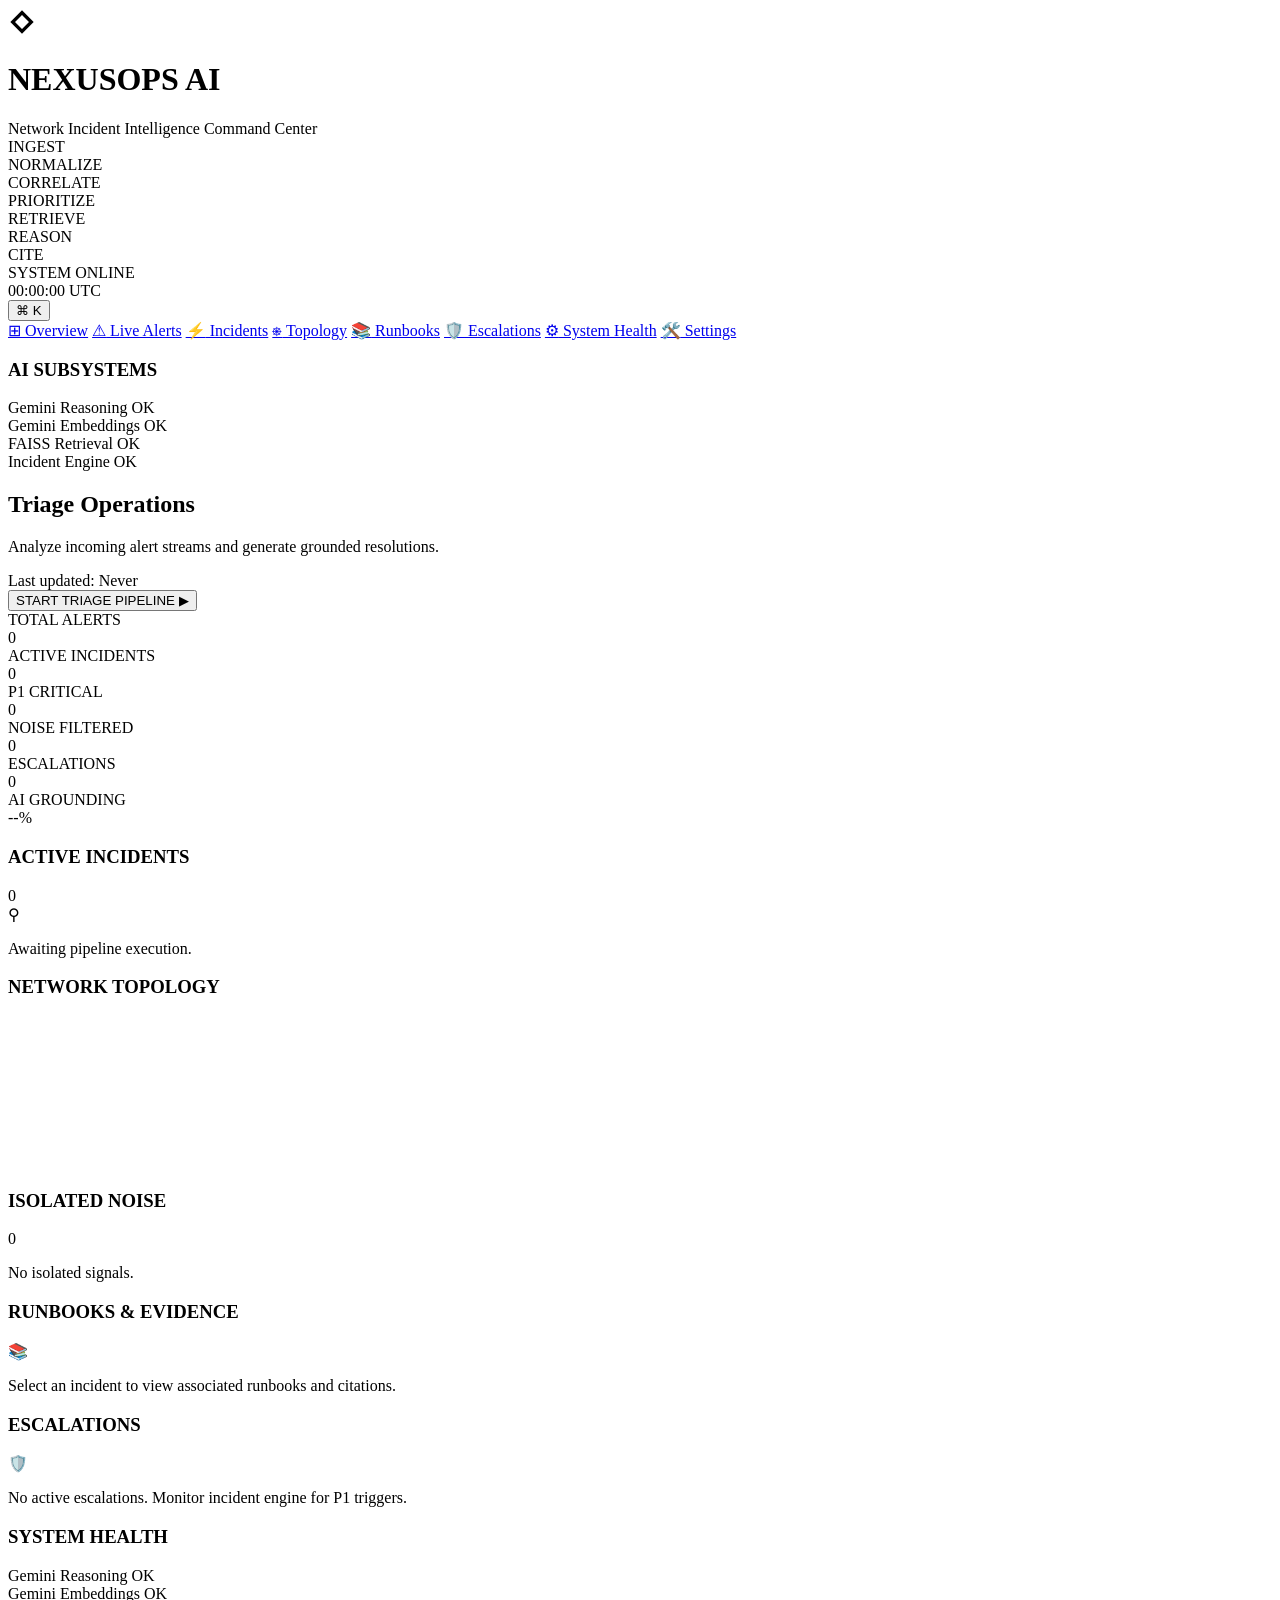
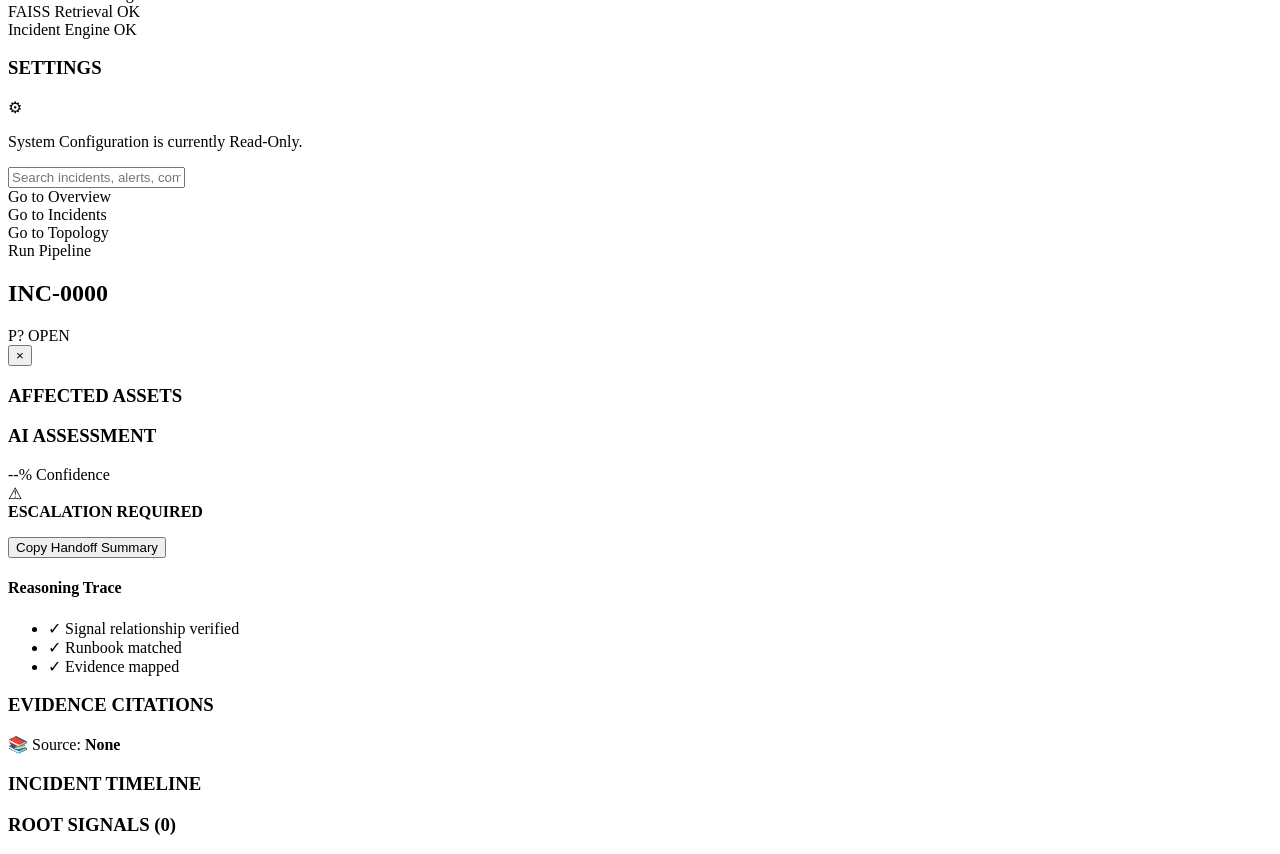
==== commit 6f465f0a: "Finalize NexusOps AI for NexusTiQ24 PS07" ====
--- a/frontend/index.html
+++ b/frontend/index.html
@@ -4,10 +4,10 @@
     <meta charset="UTF-8">
     <meta name="viewport" content="width=device-width, initial-scale=1.0">
     <title>NexusOps AI - Command Center</title>
-    <link rel="stylesheet" href="styles.css">
+    <link rel="stylesheet" href="/styles.css?v=2">
     <link href="https://fonts.googleapis.com/css2?family=Inter:wght@300;400;500;600;700&family=JetBrains+Mono:wght@400;700&display=swap" rel="stylesheet">
 </head>
-<body>
+<body data-active-view="overview">
     <div class="app-container">
         <!-- TOP BAR -->
         <header class="top-bar">
@@ -56,14 +56,15 @@
         <div class="main-layout">
             <!-- LEFT SIDEBAR -->
             <aside class="sidebar">
-                <nav class="nav-menu">
-                    <a href="#" class="nav-item active"><span class="icon">⊞</span> Overview</a>
-                    <a href="#" class="nav-item"><span class="icon">⚠</span> Live Alerts</a>
-                    <a href="#" class="nav-item"><span class="icon">⚡</span> Incidents</a>
-                    <a href="#" class="nav-item"><span class="icon">⎈</span> Topology</a>
-                    <a href="#" class="nav-item"><span class="icon">📚</span> Runbooks</a>
-                    <a href="#" class="nav-item"><span class="icon">🛡️</span> Escalations</a>
-                    <a href="#" class="nav-item"><span class="icon">⚙</span> System Health</a>
+                <nav class="nav-menu" id="sidebar-nav">
+                    <a href="#overview" class="nav-item active" data-target="overview"><span class="icon">⊞</span> Overview</a>
+                    <a href="#alerts" class="nav-item" data-target="alerts"><span class="icon">⚠</span> Live Alerts</a>
+                    <a href="#incidents" class="nav-item" data-target="incidents"><span class="icon">⚡</span> Incidents</a>
+                    <a href="#topology" class="nav-item" data-target="topology"><span class="icon">⎈</span> Topology</a>
+                    <a href="#runbooks" class="nav-item" data-target="runbooks"><span class="icon">📚</span> Runbooks</a>
+                    <a href="#escalations" class="nav-item" data-target="escalations"><span class="icon">🛡️</span> Escalations</a>
+                    <a href="#health" class="nav-item" data-target="health"><span class="icon">⚙</span> System Health</a>
+                    <a href="#settings" class="nav-item" data-target="settings"><span class="icon">🛠️</span> Settings</a>
                 </nav>
                 
                 <div class="ai-status-panel">
@@ -89,7 +90,7 @@
 
             <!-- MAIN DASHBOARD -->
             <main class="dashboard-content">
-                <div class="hero-section">
+                <div class="hero-section view-element" data-view="overview">
                     <div class="hero-text">
                         <h2>Triage Operations</h2>
                         <p>Analyze incoming alert streams and generate grounded resolutions.</p>
@@ -104,7 +105,7 @@
                 </div>
 
                 <!-- KPI AREA -->
-                <div class="kpi-grid">
+                <div class="kpi-grid view-element" data-view="overview">
                     <div class="kpi-card">
                         <div class="kpi-title">TOTAL ALERTS</div>
                         <div class="kpi-value" id="stat-alerts">0</div>
@@ -131,9 +132,9 @@
                     </div>
                 </div>
 
-                <div class="content-grid">
+                <div class="content-grid view-element" data-view="overview incidents topology alerts">
                     <!-- INCIDENTS -->
-                    <div class="panel incidents-panel">
+                    <div class="panel incidents-panel view-element" data-view="overview incidents">
                         <div class="panel-header">
                             <h3>ACTIVE INCIDENTS</h3>
                             <div class="panel-actions">
@@ -150,7 +151,7 @@
                     
                     <div class="right-column-grid">
                         <!-- TOPOLOGY -->
-                        <div class="panel topology-panel">
+                        <div class="panel topology-panel view-element" data-view="overview topology">
                             <div class="panel-header">
                                 <h3>NETWORK TOPOLOGY</h3>
                             </div>
@@ -160,7 +161,7 @@
                         </div>
 
                         <!-- ALERT STREAM / NOISE -->
-                        <div class="panel noise-panel">
+                        <div class="panel noise-panel view-element" data-view="overview alerts">
                             <div class="panel-header">
                                 <h3>ISOLATED NOISE</h3>
                                 <span class="badge outline-muted" id="noise-count-badge">0</span>
@@ -170,6 +171,69 @@
                                     <p>No isolated signals.</p>
                                 </div>
                             </div>
+                        </div>
+                    </div>
+                </div>
+
+                <!-- NEW PANELS -->
+                <div class="panel view-element" data-view="runbooks">
+                    <div class="panel-header">
+                        <h3>RUNBOOKS & EVIDENCE</h3>
+                    </div>
+                    <div class="panel-body scrollable">
+                        <div class="empty-state">
+                            <div class="empty-icon">📚</div>
+                            <p>Select an incident to view associated runbooks and citations.</p>
+                        </div>
+                    </div>
+                </div>
+
+                <div class="panel view-element" data-view="escalations">
+                    <div class="panel-header">
+                        <h3>ESCALATIONS</h3>
+                    </div>
+                    <div class="panel-body scrollable">
+                        <div class="empty-state">
+                            <div class="empty-icon">🛡️</div>
+                            <p>No active escalations. Monitor incident engine for P1 triggers.</p>
+                        </div>
+                    </div>
+                </div>
+
+                <div class="panel view-element" data-view="health">
+                    <div class="panel-header">
+                        <h3>SYSTEM HEALTH</h3>
+                    </div>
+                    <div class="panel-body">
+                        <div class="ai-status-panel" style="border: none; padding: 0; background: transparent;">
+                            <div class="subsystem-status">
+                                <span class="sub-label">Gemini Reasoning</span>
+                                <span class="sub-value ok">OK</span>
+                            </div>
+                            <div class="subsystem-status">
+                                <span class="sub-label">Gemini Embeddings</span>
+                                <span class="sub-value ok">OK</span>
+                            </div>
+                            <div class="subsystem-status">
+                                <span class="sub-label">FAISS Retrieval</span>
+                                <span class="sub-value ok">OK</span>
+                            </div>
+                            <div class="subsystem-status">
+                                <span class="sub-label">Incident Engine</span>
+                                <span class="sub-value ok">OK</span>
+                            </div>
+                        </div>
+                    </div>
+                </div>
+
+                <div class="panel view-element" data-view="settings">
+                    <div class="panel-header">
+                        <h3>SETTINGS</h3>
+                    </div>
+                    <div class="panel-body scrollable">
+                        <div class="empty-state">
+                            <div class="empty-icon">⚙</div>
+                            <p>System Configuration is currently Read-Only.</p>
                         </div>
                     </div>
                 </div>
@@ -182,9 +246,10 @@
         <div class="cmd-palette-content">
             <input type="text" id="cmd-input" placeholder="Search incidents, alerts, commands..." autocomplete="off">
             <div class="cmd-results" id="cmd-results">
-                <div class="cmd-item"><span>Search incidents...</span></div>
-                <div class="cmd-item"><span>Go to Topology</span></div>
-                <div class="cmd-item"><span>Run Pipeline</span></div>
+                <div class="cmd-item" onclick="window.location.hash='overview'; document.getElementById('cmd-palette-modal').classList.add('hidden')"><span>Go to Overview</span></div>
+                <div class="cmd-item" onclick="window.location.hash='incidents'; document.getElementById('cmd-palette-modal').classList.add('hidden')"><span>Go to Incidents</span></div>
+                <div class="cmd-item" onclick="window.location.hash='topology'; document.getElementById('cmd-palette-modal').classList.add('hidden')"><span>Go to Topology</span></div>
+                <div class="cmd-item" onclick="document.getElementById('btn-analyze').click(); document.getElementById('cmd-palette-modal').classList.add('hidden')"><span>Run Pipeline</span></div>
             </div>
         </div>
     </div>
@@ -271,6 +336,6 @@
         </div>
     </div>
 
-    <script src="app.js"></script>
+    <script src="/app.js?v=2"></script>
 </body>
 </html>
